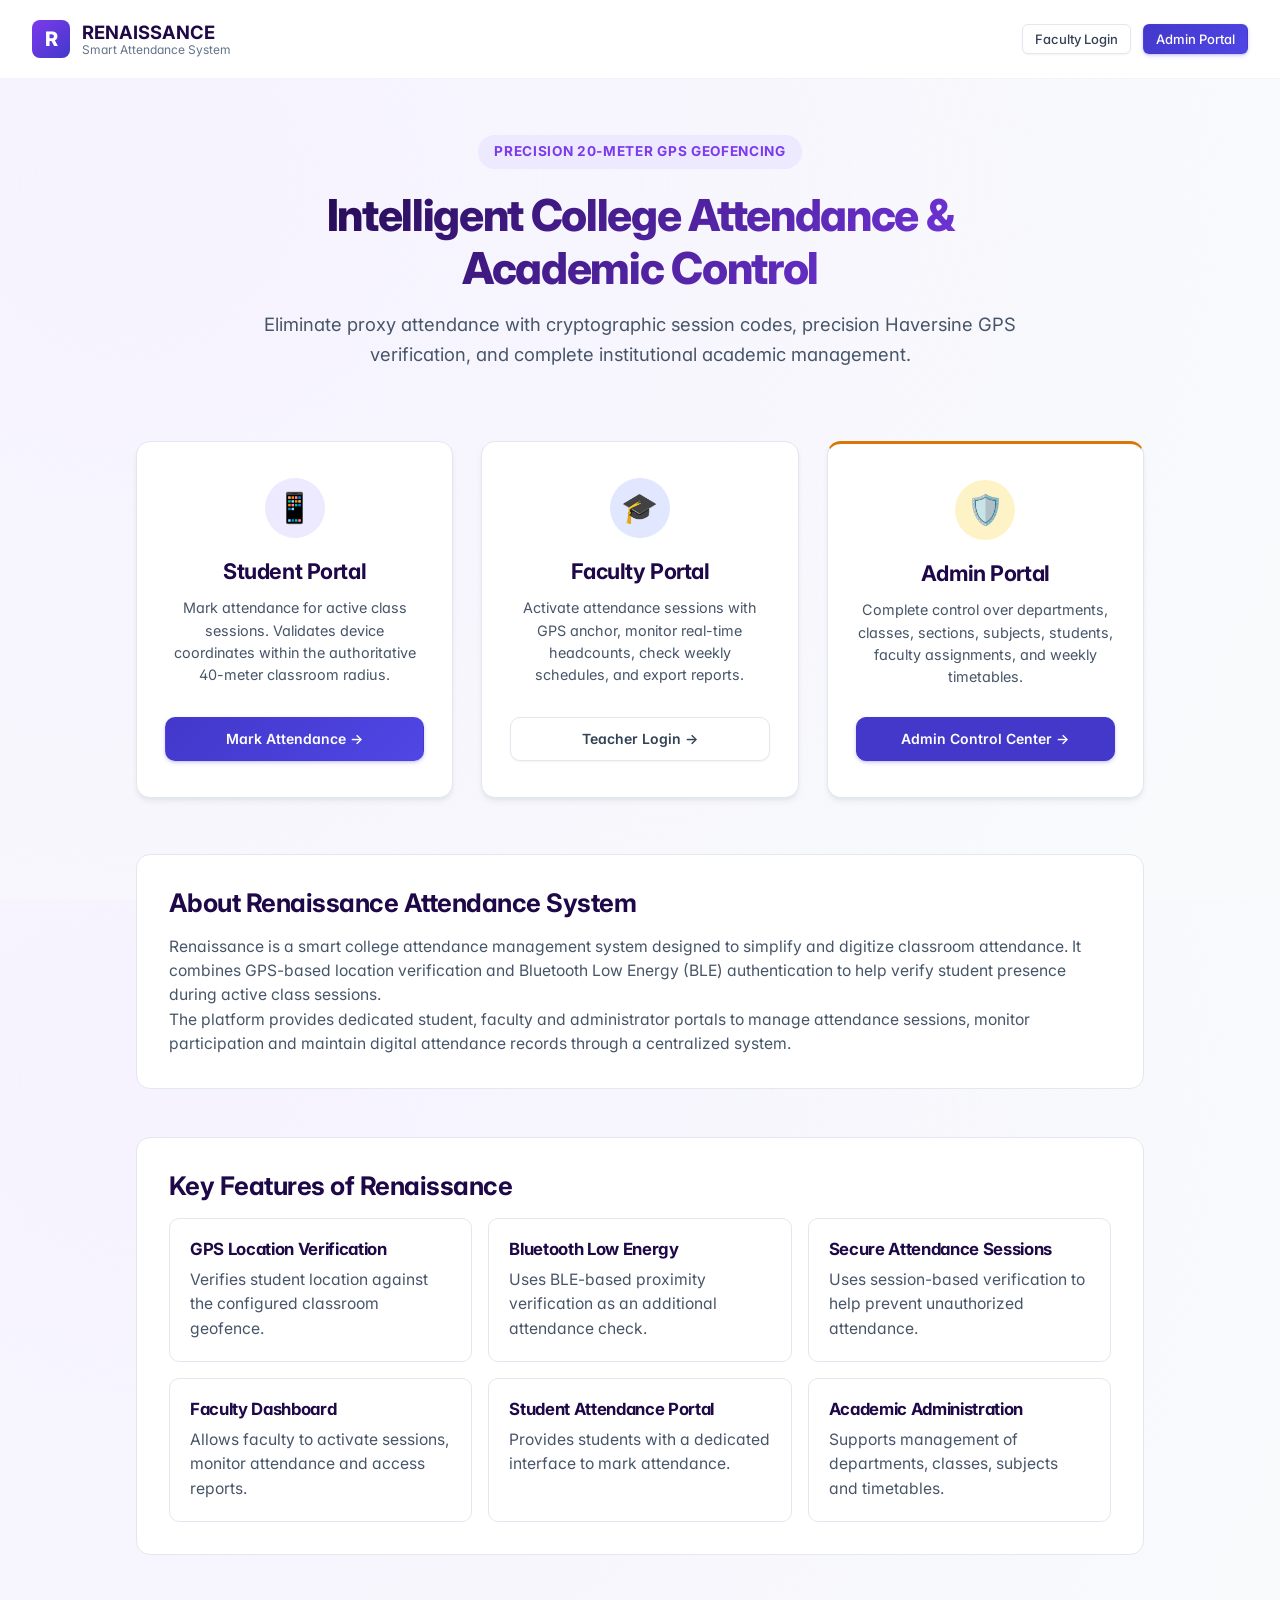
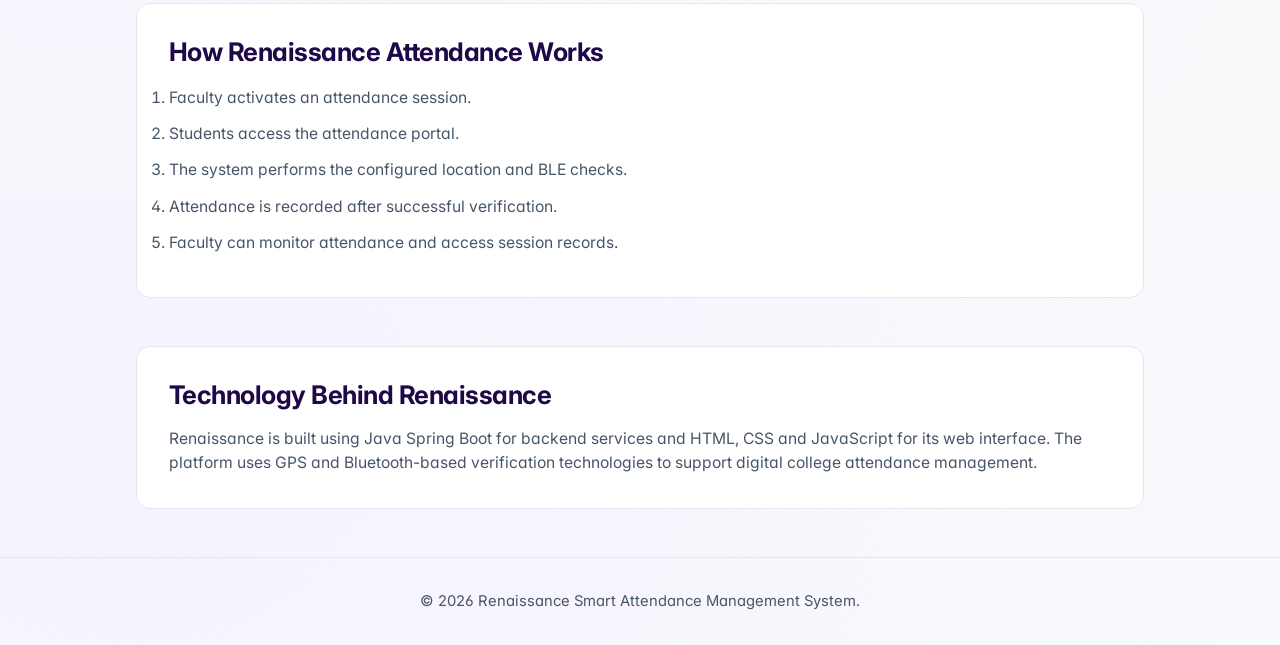
==== src/main/resources/static/index.html @ 3ae7bfc4 "fghjkm" ====
<!DOCTYPE html>
<html lang="en">
<head>

<script type="application/ld+json">
{
  "@context": "https://schema.org",
  "@type": "WebSite",
  "name": "Renaissance Attendance System",
  "alternateName": "Renaissance Attendance",
  "url": "https://attendance-system-ivna.onrender.com/"
}
</script>

    <meta name="description" content="Renaissance Attendance System is a smart college attendance platform featuring GPS-based verification, secure attendance sessions, student portals and faculty management." />

<meta name="robots" content="index, follow" />

<link rel="canonical" href="https://attendance-system-ivna.onrender.com/" />

<meta property="og:type" content="website" />
<meta property="og:title" content="Renaissance Attendance System" />
<meta property="og:description" content="Smart GPS-based college attendance management system." />
<meta property="og:url" content="https://attendance-system-ivna.onrender.com/" />
    <meta charset="UTF-8">
    <meta name="google-site-verification" content="ITmNXQbXMGxSKzc3QxmANQaJ8Bt8oEk_raAp9dc2Ke4" />
    <meta name="viewport" content="width=device-width, initial-scale=1.0, maximum-scale=5.0">
    <title>Renaissance — Smart GPS-Based Attendance Management System</title>
    <link rel="stylesheet" href="./css/style.css">
    <link rel="stylesheet" href="./css/components.css">
    <link rel="stylesheet" href="./css/responsive.css">
    <style>
        *, *::before, *::after {
            box-sizing: border-box;
        }
        body.landing-body {
            min-height: 100vh;
            display: flex;
            flex-direction: column;
            overflow-x: hidden;
            width: 100%;
            margin: 0;
            padding: 0;
        }
        .home-header {
            padding: 1.25rem 2rem;
            display: flex;
            align-items: center;
            justify-content: space-between;
            border-bottom: 1px solid var(--surface-border-subtle);
            background: var(--surface-card);
            width: 100%;
        }
        .home-brand {
            display: flex;
            align-items: center;
            gap: 0.75rem;
            min-width: 0;
        }
        .home-logo-icon {
            width: 38px;
            height: 38px;
            border-radius: 8px;
            background: linear-gradient(135deg, var(--accent-600), var(--secondary-600));
            display: flex;
            align-items: center;
            justify-content: center;
            color: #fff;
            font-weight: 800;
            font-size: 1.25rem;
            flex-shrink: 0;
        }
        .home-brand-text strong {
            font-size: 1.15rem;
            color: var(--primary-900);
            display: block;
            line-height: 1.2;
        }
        .home-brand-text span {
            font-size: 0.75rem;
            color: var(--text-muted);
            display: block;
            line-height: 1.2;
        }
        .home-header-actions {
            display: flex;
            gap: 0.75rem;
            align-items: center;
            flex-shrink: 0;
        }
        .hero-section {
            text-align: center;
            padding: 3.5rem 1rem 2.5rem;
            max-width: 800px;
            margin: 0 auto;
            width: 100%;
        }
        .hero-badge {
            display: inline-flex;
            align-items: center;
            gap: 0.5rem;
            background: var(--accent-light);
            color: var(--accent-600);
            padding: 0.4rem 1rem;
            border-radius: var(--radius-full);
            font-size: 0.85rem;
            font-weight: 700;
            margin-bottom: 1.25rem;
            text-transform: uppercase;
            letter-spacing: 0.05em;
            max-width: 100%;
        }
        .hero-title {
            font-size: 2.75rem;
            font-weight: 800;
            letter-spacing: -0.03em;
            background: linear-gradient(135deg, var(--primary-900) 0%, var(--accent-600) 100%);
            -webkit-background-clip: text;
            -webkit-text-fill-color: transparent;
            margin-bottom: 1rem;
            line-height: 1.2;
            word-wrap: break-word;
            overflow-wrap: break-word;
        }
        .hero-subtitle {
            font-size: 1.15rem;
            color: var(--text-secondary);
            line-height: 1.6;
            margin-bottom: 2rem;
            max-width: 100%;
        }
        .portal-grid {
            display: grid;
            grid-template-columns: repeat(auto-fit, minmax(280px, 1fr));
            gap: 1.75rem;
            max-width: 1040px;
            margin: 0 auto 3.5rem;
            padding: 0 1rem;
            width: 100%;
        }
        .portal-card {
            background: var(--surface-card);
            border: 1px solid var(--surface-border);
            border-radius: var(--radius-lg);
            padding: 2.25rem 1.75rem;
            text-align: center;
            box-shadow: var(--shadow-md);
            transition: all var(--transition-base);
            position: relative;
            overflow: hidden;
            display: flex;
            flex-direction: column;
            justify-content: space-between;
            min-width: 0;
            width: 100%;
        }
        .portal-card:hover {
            transform: translateY(-4px);
            box-shadow: var(--shadow-lg);
            border-color: var(--accent-400);
        }
        .portal-card h2 {
            font-size: 1.35rem;
            font-weight: 700;
            margin-bottom: 0.5rem;
            color: var(--primary-900);
        }
        .portal-card .btn {
            min-height: 44px;
            display: flex;
            align-items: center;
            justify-content: center;
        }
        .portal-icon {
            width: 60px;
            height: 60px;
            border-radius: 50%;
            margin: 0 auto 1.25rem;
            display: flex;
            align-items: center;
            justify-content: center;
            font-size: 1.85rem;
        }
        .portal-icon.student {
            background: var(--accent-light);
            color: var(--accent-600);
        }
        .portal-icon.teacher {
            background: #e0e7ff;
            color: var(--secondary-600);
        }
        .portal-icon.admin {
            background: #fef3c7;
            color: #d97706;
        }
        .home-footer {
            margin-top: auto;
            padding: 2rem 1rem;
            text-align: center;
            border-top: 1px solid var(--surface-border);
            font-size: 0.85rem;
            color: var(--text-muted);
            width: 100%;
        }

        /* Tablet Responsive (<= 860px) */
        @media (max-width: 860px) {
            .portal-grid {
                grid-template-columns: repeat(auto-fit, minmax(260px, 1fr));
                gap: 1.25rem;
            }
        }

        /* Mobile Screens (<= 768px) */
        @media (max-width: 768px) {
            .home-header {
                padding: 0.85rem 1rem;
                flex-wrap: wrap;
            }
            .home-header-actions {
                width: 100%;
                display: grid;
                grid-template-columns: 1fr 1fr;
                gap: 0.5rem;
                margin-top: 0.65rem;
            }
            .home-header-actions .btn {
                width: 100%;
                justify-content: center;
                padding: 0.45rem 0.6rem;
                font-size: 0.8rem;
            }
            .hero-section {
                padding: 2.25rem 1rem 1.75rem;
            }
            .hero-title {
                font-size: 2rem;
                letter-spacing: -0.02em;
            }
            .hero-subtitle {
                font-size: 1rem;
                line-height: 1.5;
                margin-bottom: 1.75rem;
            }
            .portal-grid {
                grid-template-columns: 1fr;
                max-width: 440px;
                gap: 1.25rem;
                margin-bottom: 2.5rem;
                padding: 0 1rem;
            }
            .portal-card {
                padding: 1.75rem 1.25rem;
            }
        }

        /* Narrow Mobile Screens (320px to 480px - iPhones & Androids) */
        @media (max-width: 480px) {
            .home-header {
                padding: 0.75rem 0.85rem;
            }
            .home-logo-icon {
                width: 32px;
                height: 32px;
                font-size: 1.05rem;
                border-radius: 6px;
            }
            .home-brand-text strong {
                font-size: 0.98rem;
                letter-spacing: -0.01em;
            }
            .home-brand-text span {
                font-size: 0.68rem;
            }
            .home-header-actions {
                gap: 0.4rem;
                margin-top: 0.5rem;
            }
            .home-header-actions .btn {
                padding: 0.4rem 0.45rem;
                font-size: 0.76rem;
                white-space: nowrap;
            }
            .hero-section {
                padding: 1.75rem 0.85rem 1.25rem;
            }
            .hero-badge {
                font-size: 0.72rem;
                padding: 0.3rem 0.7rem;
                margin-bottom: 1rem;
            }
            .hero-title {
                font-size: 1.55rem;
                line-height: 1.22;
                margin-bottom: 0.75rem;
            }
            .hero-subtitle {
                font-size: 0.88rem;
                line-height: 1.48;
                margin-bottom: 1.5rem;
            }
            .portal-grid {
                padding: 0 0.85rem;
                gap: 1rem;
                margin-bottom: 2rem;
            }
            .portal-card {
                padding: 1.4rem 1rem;
                border-radius: var(--radius-md);
            }
            .portal-icon {
                width: 50px;
                height: 50px;
                font-size: 1.5rem;
                margin-bottom: 0.85rem;
            }
            .portal-card h2 {
                font-size: 1.2rem;
                margin-bottom: 0.35rem;
            }
            .portal-card p {
                font-size: 0.84rem !important;
                line-height: 1.45;
                margin: 0.4rem 0 1.25rem !important;
            }
            .home-footer {
                padding: 1.5rem 0.85rem;
                font-size: 0.75rem;
                line-height: 1.45;
            }
        }

        /* Ultra-Narrow Screens (<= 360px down to 320px) */
        @media (max-width: 360px) {
            .home-header {
                padding: 0.65rem 0.6rem;
            }
            .home-brand {
                gap: 0.5rem;
            }
            .home-brand-text strong {
                font-size: 0.9rem;
            }
            .home-brand-text span {
                font-size: 0.62rem;
            }
            .home-header-actions .btn {
                padding: 0.35rem 0.35rem;
                font-size: 0.7rem;
            }
            .hero-title {
                font-size: 1.35rem;
            }
            .hero-subtitle {
                font-size: 0.82rem;
            }
            .portal-card {
                padding: 1.25rem 0.85rem;
            }
            .portal-card h2 {
                font-size: 1.1rem;
            }
        }

.seo-section {
    max-width: 1040px;
    width: calc(100% - 2rem);
    margin: 0 auto 3rem;
    padding: 2rem;
    background: var(--surface-card);
    border: 1px solid var(--surface-border);
    border-radius: var(--radius-lg);
    line-height: 1.8;
}

.seo-section h2 {
    color: var(--primary-900);
    font-size: 1.6rem;
    margin-bottom: 1rem;
}

.seo-section p,
.seo-section li {
    color: var(--text-secondary);
    font-size: 0.98rem;
}

.seo-section li {
    margin-bottom: 0.5rem;
}

.seo-feature-grid {
    display: grid;
    grid-template-columns: repeat(auto-fit, minmax(240px, 1fr));
    gap: 1rem;
}

.seo-feature {
    padding: 1.25rem;
    border: 1px solid var(--surface-border);
    border-radius: var(--radius-md);
}

.seo-feature h3 {
    color: var(--primary-900);
    font-size: 1.05rem;
    margin-bottom: 0.5rem;
}

.seo-feature p {
    margin: 0;
}

@media (max-width: 480px) {
    .seo-section {
        padding: 1.25rem;
    }

    .seo-section h2 {
        font-size: 1.3rem;
    }
}

    </style>
</head>
<body class="landing-body">
    <header class="home-header">
        <div class="home-brand">
            <div class="home-logo-icon">
                R
            </div>
            <div class="home-brand-text">
                <strong>RENAISSANCE</strong>
                <span>Smart Attendance System</span>
            </div>
        </div>
        <div class="home-header-actions">
            <a href="/teacher-login.html" class="btn btn-secondary btn-sm">Faculty Login</a>
            <a href="/admin-login.html" class="btn btn-primary btn-sm">Admin Portal</a>
        </div>
    </header>

    <main class="container">
        <section class="hero-section">
            <div class="hero-badge">
                <span> Precision 20-Meter GPS Geofencing</span>
            </div>
            <h1 class="hero-title">Intelligent College Attendance & Academic Control</h1>
            <p class="hero-subtitle">
                Eliminate proxy attendance with cryptographic session codes, precision Haversine GPS verification, and complete institutional academic management.
            </p>
        </section>

        <section class="portal-grid">
            <!-- Student Attendance Portal -->
            <div class="portal-card">
                <div>
                    <div class="portal-icon student">📱</div>
                    <h2>Student Portal</h2>
                    <p style="margin: 0.75rem 0 1.75rem; font-size: 0.9rem; color: var(--text-secondary);">
                        Mark attendance for active class sessions. Validates device coordinates within the authoritative 40-meter classroom radius.
                    </p>
                </div>
                <a href="/student-attendance.html" class="btn btn-primary btn-block">
                    <span>Mark Attendance →</span>
                </a>
            </div>

            <!-- Teacher Portal -->
            <div class="portal-card">
                <div>
                    <div class="portal-icon teacher">🎓</div>
                    <h2>Faculty Portal</h2>
                    <p style="margin: 0.75rem 0 1.75rem; font-size: 0.9rem; color: var(--text-secondary);">
                        Activate attendance sessions with GPS anchor, monitor real-time headcounts, check weekly schedules, and export reports.
                    </p>
                </div>
                <a href="/teacher-login.html" class="btn btn-secondary btn-block">
                    <span>Teacher Login →</span>
                </a>
            </div>

            <!-- Admin Portal -->
            <div class="portal-card" style="border-top: 3px solid #d97706;">
                <div>
                    <div class="portal-icon admin">🛡️</div>
                    <h2>Admin Portal</h2>
                    <p style="margin: 0.75rem 0 1.75rem; font-size: 0.9rem; color: var(--text-secondary);">
                        Complete control over departments, classes, sections, subjects, students, faculty assignments, and weekly timetables.
                    </p>
                </div>
                <a href="/admin-login.html" class="btn btn-primary btn-block" style="background: #4338ca; border-color: #4338ca;">
                    <span>Admin Control Center →</span>
                </a>
            </div>
        </section>

<!-- About Renaissance -->
<section class="seo-section">
    <h2>About Renaissance Attendance System</h2>
    <p>
        Renaissance is a smart college attendance management system
        designed to simplify and digitize classroom attendance.
        It combines GPS-based location verification and Bluetooth
        Low Energy (BLE) authentication to help verify student
        presence during active class sessions.
    </p>
    <p>
        The platform provides dedicated student, faculty and
        administrator portals to manage attendance sessions,
        monitor participation and maintain digital attendance
        records through a centralized system.
    </p>
</section>

<!-- Key Features -->
<section class="seo-section">
    <h2>Key Features of Renaissance</h2>
    <div class="seo-feature-grid">
        <article class="seo-feature">
            <h3>GPS Location Verification</h3>
            <p>Verifies student location against the configured classroom geofence.</p>
        </article>
        <article class="seo-feature">
            <h3>Bluetooth Low Energy</h3>
            <p>Uses BLE-based proximity verification as an additional attendance check.</p>
        </article>
        <article class="seo-feature">
            <h3>Secure Attendance Sessions</h3>
            <p>Uses session-based verification to help prevent unauthorized attendance.</p>
        </article>
        <article class="seo-feature">
            <h3>Faculty Dashboard</h3>
            <p>Allows faculty to activate sessions, monitor attendance and access reports.</p>
        </article>
        <article class="seo-feature">
            <h3>Student Attendance Portal</h3>
            <p>Provides students with a dedicated interface to mark attendance.</p>
        </article>
        <article class="seo-feature">
            <h3>Academic Administration</h3>
            <p>Supports management of departments, classes, subjects and timetables.</p>
        </article>
    </div>
</section>

<!-- How It Works -->
<section class="seo-section">
    <h2>How Renaissance Attendance Works</h2>
    <ol>
        <li>Faculty activates an attendance session.</li>
        <li>Students access the attendance portal.</li>
        <li>The system performs the configured location and BLE checks.</li>
        <li>Attendance is recorded after successful verification.</li>
        <li>Faculty can monitor attendance and access session records.</li>
    </ol>
</section>

<!-- Technology Stack -->
<section class="seo-section">
    <h2>Technology Behind Renaissance</h2>
    <p>
        Renaissance is built using Java Spring Boot for backend
        services and HTML, CSS and JavaScript for its web interface.
        The platform uses GPS and Bluetooth-based verification
        technologies to support digital college attendance management.
    </p>
</section>

    </main>

    <footer class="home-footer">
        <p>© 2026 Renaissance Smart Attendance Management System.</p>
    </footer>
</body>
</html>
---- src/main/resources/static/css/style.css ----
/* ========================================================
   Renaissance - Smart GPS Attendance Management System
   Unified Enterprise Design System & Global Stylesheet
   ======================================================== */

@import url('https://fonts.googleapis.com/css2?family=Inter:wght@300;400;500;600;700;800&family=JetBrains+Mono:wght@400;500;600;700&display=swap');

:root {
    /* Modern Slate Neutrals */
    --slate-50:  #f8fafc;
    --slate-100: #f1f5f9;
    --slate-150: #eef2f6;
    --slate-200: #e2e8f0;
    --slate-300: #cbd5e1;
    --slate-400: #94a3b8;
    --slate-500: #64748b;
    --slate-600: #475569;
    --slate-700: #334155;
    --slate-800: #1e293b;
    --slate-900: #0f172a;
    --slate-950: #020617;

    /* Primary Brand - Deep Royal Purple / Indigo (Faculty Portal) */
    --primary-950: #0f0728;
    --primary-900: #1e0847;
    --primary-850: #260d57;
    --primary-800: #2e1065;
    --primary-700: #3b1c6e;
    --primary-600: #4a154b;
    --primary-500: #581c87;
    --primary-100: #ede9fe;
    --primary-50:  #f5f3ff;

    /* Secondary Brand - Modern Indigo */
    --secondary-900: #1e1b4b;
    --secondary-800: #312e81;
    --secondary-700: #3730a3;
    --secondary-600: #4338ca;
    --secondary-500: #4f46e5;
    --secondary-400: #6366f1;
    --secondary-300: #818cf8;
    --secondary-200: #a5b4fc;
    --secondary-100: #e0e7ff;
    --secondary-50:  #eef2ff;

    /* Accent Palette - Vibrant Purple */
    --accent-700: #6d28d9;
    --accent-600: #7c3aed;
    --accent-500: #8b5cf6;
    --accent-400: #a78bfa;
    --accent-300: #c4b5fd;
    --accent-light: #ede9fe;
    --accent-50: #faf5ff;

    /* Institutional Admin Accents (Amber / Gold) */
    --admin-gold: #f59e0b;
    --admin-gold-hover: #d97706;
    --admin-gold-dark: #b45309;
    --admin-gold-light: #fef3c7;
    --admin-gold-bg: #fffbeb;
    --admin-gold-border: #fde68a;
    --admin-gold-glow: rgba(245, 158, 11, 0.28);

    /* Surfaces */
    --surface-bg: #f8fafc;
    --surface-card: #ffffff;
    --surface-card-hover: #ffffff;
    --surface-border: #e2e8f0;
    --surface-border-subtle: #f1f5f9;
    --surface-border-hover: #cbd5e1;
    --surface-elevated: #ffffff;

    /* Text Hierarchy */
    --text-primary: #0f172a;
    --text-secondary: #475569;
    --text-muted: #64748b;
    --text-subtle: #94a3b8;
    --text-inverted: #ffffff;
    --text-inverted-muted: rgba(255, 255, 255, 0.72);

    /* Semantic States */
    --success-bg: #ecfdf5;
    --success-border: #a7f3d0;
    --success-text: #065f46;
    --success-accent: #10b981;
    --success-hover: #059669;

    --warning-bg: #fffbeb;
    --warning-border: #fde68a;
    --warning-text: #92400e;
    --warning-accent: #f59e0b;
    --warning-hover: #d97706;

    --danger-bg: #fff1f2;
    --danger-border: #fecdd3;
    --danger-text: #9f1239;
    --danger-accent: #f43f5e;
    --danger-hover: #e11d48;

    --info-bg: #eff6ff;
    --info-border: #bfdbfe;
    --info-text: #1e40af;
    --info-accent: #3b82f6;

    /* Radii */
    --radius-xs: 4px;
    --radius-sm: 6px;
    --radius-md: 10px;
    --radius-lg: 14px;
    --radius-xl: 18px;
    --radius-2xl: 24px;
    --radius-full: 9999px;

    /* Elevation Shadows */
    --shadow-xs: 0 1px 2px 0 rgba(15, 23, 42, 0.05);
    --shadow-sm: 0 1px 3px 0 rgba(15, 23, 42, 0.08), 0 1px 2px -1px rgba(15, 23, 42, 0.05);
    --shadow-md: 0 4px 6px -1px rgba(15, 23, 42, 0.07), 0 2px 4px -2px rgba(15, 23, 42, 0.05);
    --shadow-lg: 0 10px 15px -3px rgba(15, 23, 42, 0.08), 0 4px 6px -4px rgba(15, 23, 42, 0.04);
    --shadow-xl: 0 20px 25px -5px rgba(15, 23, 42, 0.08), 0 8px 10px -6px rgba(15, 23, 42, 0.04);
    --shadow-2xl: 0 25px 50px -12px rgba(15, 23, 42, 0.25);
    --shadow-glow: 0 0 20px rgba(124, 58, 237, 0.25);
    --shadow-glow-indigo: 0 0 20px rgba(99, 102, 241, 0.25);
    --shadow-glow-amber: 0 0 20px rgba(245, 158, 11, 0.25);

    /* Transitions */
    --transition-fast: 150ms cubic-bezier(0.4, 0, 0.2, 1);
    --transition-base: 220ms cubic-bezier(0.4, 0, 0.2, 1);
    --transition-slow: 350ms cubic-bezier(0.16, 1, 0.3, 1);
}

/* Base Reset */
*, *::before, *::after {
    box-sizing: border-box;
    margin: 0;
    padding: 0;
}

html {
    font-size: 16px;
    height: 100%;
    -webkit-text-size-adjust: 100%;
}

body {
    min-height: 100%;
    font-family: 'Inter', -apple-system, BlinkMacSystemFont, "Segoe UI", Roboto, "Helvetica Neue", Arial, sans-serif;
    font-feature-settings: 'cv02', 'cv03', 'cv04', 'cv11';
    background-color: var(--surface-bg);
    color: var(--text-primary);
    line-height: 1.55;
    -webkit-font-smoothing: antialiased;
    -moz-osx-font-smoothing: grayscale;
    text-rendering: optimizeLegibility;
}

/* Custom Sleek Scrollbar */
::-webkit-scrollbar {
    width: 7px;
    height: 7px;
}

::-webkit-scrollbar-track {
    background: transparent;
}

::-webkit-scrollbar-thumb {
    background: var(--slate-300);
    border-radius: var(--radius-full);
}

::-webkit-scrollbar-thumb:hover {
    background: var(--slate-400);
}

a {
    color: var(--secondary-600);
    text-decoration: none;
    transition: color var(--transition-fast);
}

a:hover {
    color: var(--secondary-700);
}

/* Typography Hierarchy */
h1, h2, h3, h4, h5, h6 {
    color: var(--text-primary);
    font-weight: 700;
    line-height: 1.25;
    letter-spacing: -0.02em;
}

h1 { font-size: 1.875rem; }
h2 { font-size: 1.45rem; }
h3 { font-size: 1.18rem; }
h4 { font-size: 1.05rem; }
h5 { font-size: 0.95rem; }
h6 { font-size: 0.85rem; }

p {
    color: var(--text-secondary);
    font-size: 0.925rem;
    line-height: 1.55;
}

/* Typography & Utility Helpers */
.text-muted { color: var(--text-muted) !important; }
.text-danger { color: var(--danger-accent) !important; }
.text-success { color: var(--success-accent) !important; }
.text-warning { color: var(--warning-accent) !important; }
.text-info { color: var(--info-accent) !important; }
.text-bold { font-weight: 600 !important; }
.text-bolder { font-weight: 700 !important; }
.text-center { text-align: center !important; }
.text-right { text-align: right !important; }
.text-left { text-align: left !important; }

.font-mono {
    font-family: 'JetBrains Mono', ui-monospace, SFMono-Regular, Menlo, Monaco, Consolas, monospace !important;
}

.text-xs { font-size: 0.75rem !important; }
.text-sm { font-size: 0.85rem !important; }
.text-md { font-size: 0.95rem !important; }
.text-lg { font-size: 1.125rem !important; }
.text-xl { font-size: 1.25rem !important; }

/* Layout Wrappers */
.container {
    max-width: 1200px;
    margin: 0 auto;
    padding: 0 1.5rem;
}

.landing-body {
    min-height: 100vh;
    display: flex;
    flex-direction: column;
    background: radial-gradient(circle at 10% 20%, rgba(139, 92, 246, 0.08) 0%, rgba(248, 250, 252, 1) 90%);
}

/* Animations */
@keyframes fadeIn {
    from { opacity: 0; transform: translateY(4px); }
    to { opacity: 1; transform: translateY(0); }
}

@keyframes pulseGlow {
    0%, 100% { opacity: 1; transform: scale(1); }
    50% { opacity: 0.7; transform: scale(1.05); }
}
---- src/main/resources/static/css/components.css ----
/* ========================================================
   Renaissance - Reusable Enterprise UI Components
   Buttons, Cards, Forms, Badges, Tables, Modals, Toasts
   ======================================================== */

/* ========================================================
   1. BUTTONS
   ======================================================== */
.btn {
    display: inline-flex;
    align-items: center;
    justify-content: center;
    gap: 0.5rem;
    padding: 0.625rem 1.15rem;
    font-size: 0.875rem;
    font-weight: 600;
    font-family: inherit;
    border-radius: var(--radius-md);
    border: 1px solid transparent;
    cursor: pointer;
    transition: all var(--transition-fast);
    line-height: 1.25;
    text-decoration: none;
    user-select: none;
    white-space: nowrap;
}

.btn:disabled {
    opacity: 0.55;
    cursor: not-allowed;
    transform: none !important;
    box-shadow: none !important;
}

.btn:focus-visible {
    outline: 2px solid var(--secondary-500);
    outline-offset: 2px;
}

.btn-primary {
    background: linear-gradient(135deg, var(--secondary-600) 0%, var(--secondary-500) 100%);
    color: #ffffff;
    box-shadow: 0 2px 4px rgba(79, 70, 229, 0.2), 0 1px 2px rgba(79, 70, 229, 0.15);
}

.btn-primary:hover:not(:disabled) {
    background: linear-gradient(135deg, var(--secondary-700) 0%, var(--secondary-600) 100%);
    transform: translateY(-1px);
    box-shadow: 0 4px 10px rgba(79, 70, 229, 0.3);
    color: #ffffff;
}

.btn-primary:active:not(:disabled) {
    transform: translateY(0);
}

.btn-secondary {
    background-color: var(--surface-card);
    border-color: var(--slate-200);
    color: var(--slate-700);
    box-shadow: var(--shadow-xs);
}

.btn-secondary:hover:not(:disabled) {
    background-color: var(--slate-50);
    color: var(--slate-900);
    border-color: var(--slate-300);
    box-shadow: var(--shadow-sm);
}

.btn-outline {
    background: transparent;
    border-color: var(--slate-300);
    color: var(--slate-700);
}

.btn-outline:hover:not(:disabled) {
    background-color: var(--slate-100);
    color: var(--slate-900);
    border-color: var(--slate-400);
}

.btn-danger {
    background: linear-gradient(135deg, var(--danger-accent) 0%, var(--danger-hover) 100%);
    color: #ffffff;
    box-shadow: 0 2px 4px rgba(244, 63, 94, 0.25);
}

.btn-danger:hover:not(:disabled) {
    background: linear-gradient(135deg, #e11d48 0%, #be123c 100%);
    transform: translateY(-1px);
    box-shadow: 0 4px 10px rgba(244, 63, 94, 0.35);
    color: #ffffff;
}

.btn-success {
    background: linear-gradient(135deg, var(--success-accent) 0%, var(--success-hover) 100%);
    color: #ffffff;
    box-shadow: 0 2px 4px rgba(16, 185, 129, 0.25);
}

.btn-success:hover:not(:disabled) {
    background: linear-gradient(135deg, #059669 0%, #047857 100%);
    transform: translateY(-1px);
    box-shadow: 0 4px 10px rgba(16, 185, 129, 0.35);
    color: #ffffff;
}

.btn-admin {
    background: linear-gradient(135deg, var(--admin-gold) 0%, var(--admin-gold-hover) 100%);
    color: #ffffff;
    box-shadow: 0 2px 6px var(--admin-gold-glow);
}

.btn-admin:hover:not(:disabled) {
    background: linear-gradient(135deg, var(--admin-gold-hover) 0%, var(--admin-gold-dark) 100%);
    transform: translateY(-1px);
    box-shadow: 0 4px 12px var(--admin-gold-glow);
    color: #ffffff;
}

.btn-lg {
    padding: 0.85rem 1.6rem;
    font-size: 1rem;
    border-radius: var(--radius-lg);
}

.btn-sm {
    padding: 0.38rem 0.75rem;
    font-size: 0.8125rem;
    border-radius: var(--radius-sm);
    font-weight: 500;
}

.btn-block {
    width: 100%;
}

/* ========================================================
   2. CARDS
   ======================================================== */
.card {
    background-color: var(--surface-card);
    border: 1px solid var(--surface-border);
    border-radius: var(--radius-lg);
    box-shadow: var(--shadow-sm);
    overflow: hidden;
    transition: border-color var(--transition-base), box-shadow var(--transition-base);
}

.card:hover {
    border-color: var(--slate-300);
}

.card-header {
    padding: 1.15rem 1.5rem;
    border-bottom: 1px solid var(--slate-150);
    display: flex;
    align-items: center;
    justify-content: space-between;
    background: #ffffff;
}

.card-header h2, .card-header h3 {
    margin: 0;
    color: var(--text-primary);
    font-weight: 700;
}

.card-body {
    padding: 1.5rem;
}

.card-footer {
    padding: 1rem 1.5rem;
    border-top: 1px solid var(--slate-150);
    background-color: var(--slate-50);
}

/* ========================================================
   3. FORM CONTROLS
   ======================================================== */
.form-group {
    margin-bottom: 1.25rem;
}

.form-label {
    display: block;
    margin-bottom: 0.45rem;
    font-size: 0.825rem;
    font-weight: 600;
    color: var(--slate-700);
    letter-spacing: -0.01em;
}

.form-control, .form-select {
    width: 100%;
    padding: 0.65rem 0.95rem;
    font-size: 0.9rem;
    font-family: inherit;
    color: var(--slate-800);
    background-color: var(--surface-card);
    border: 1px solid var(--slate-200);
    border-radius: var(--radius-md);
    transition: border-color var(--transition-fast), box-shadow var(--transition-fast);
    outline: none;
    box-shadow: var(--shadow-xs);
}

.form-control:focus, .form-select:focus {
    border-color: var(--secondary-500);
    box-shadow: 0 0 0 3px rgba(79, 70, 229, 0.15);
    background-color: #ffffff;
}

.form-control::placeholder {
    color: var(--slate-400);
    font-weight: 400;
}

.form-row {
    display: flex;
    gap: 1rem;
}

.form-row > * {
    flex: 1;
}

/* ========================================================
   4. BADGES & STATUS PILLS
   ======================================================== */
.badge {
    display: inline-flex;
    align-items: center;
    gap: 0.35rem;
    padding: 0.25rem 0.65rem;
    font-size: 0.75rem;
    font-weight: 700;
    border-radius: var(--radius-full);
    text-transform: uppercase;
    letter-spacing: 0.04em;
    line-height: 1;
}

.badge-success {
    background-color: var(--success-bg);
    color: var(--success-text);
    border: 1px solid var(--success-border);
}

.badge-warning {
    background-color: var(--warning-bg);
    color: var(--warning-text);
    border: 1px solid var(--warning-border);
}

.badge-danger {
    background-color: var(--danger-bg);
    color: var(--danger-text);
    border: 1px solid var(--danger-border);
}

.badge-primary {
    background-color: var(--secondary-50);
    color: var(--secondary-700);
    border: 1px solid var(--secondary-200);
}

.badge-pulse {
    position: relative;
    padding-left: 1.5rem;
}

.badge-pulse::before {
    content: '';
    position: absolute;
    left: 0.55rem;
    top: 50%;
    transform: translateY(-50%);
    width: 8px;
    height: 8px;
    background-color: var(--success-accent);
    border-radius: 50%;
    box-shadow: 0 0 0 0 rgba(16, 185, 129, 0.7);
    animation: pulseRing 1.8s infinite;
}

@keyframes pulseRing {
    0% { transform: translateY(-50%) scale(0.95); box-shadow: 0 0 0 0 rgba(16, 185, 129, 0.7); }
    70% { transform: translateY(-50%) scale(1); box-shadow: 0 0 0 6px rgba(16, 185, 129, 0); }
    100% { transform: translateY(-50%) scale(0.95); box-shadow: 0 0 0 0 rgba(16, 185, 129, 0); }
}

.status-pill {
    display: inline-flex;
    align-items: center;
    gap: 0.375rem;
    padding: 0.225rem 0.7rem;
    font-size: 0.72rem;
    font-weight: 700;
    border-radius: var(--radius-full);
    text-transform: uppercase;
    letter-spacing: 0.05em;
    line-height: 1;
}

.status-pill::before {
    content: '';
    width: 6px;
    height: 6px;
    border-radius: 50%;
    display: inline-block;
}

.status-active {
    background: var(--success-bg);
    color: var(--success-text);
    border: 1px solid var(--success-border);
}

.status-active::before {
    background-color: var(--success-accent);
}

.status-inactive {
    background: var(--danger-bg);
    color: var(--danger-text);
    border: 1px solid var(--danger-border);
}

.status-inactive::before {
    background-color: var(--danger-accent);
}

/* Pulsing Dot Indicator */
.pulsing-dot {
    width: 8px;
    height: 8px;
    background-color: var(--success-accent);
    border-radius: 50%;
    display: inline-block;
    box-shadow: 0 0 0 rgba(16, 185, 129, 0.4);
    animation: pulseDot 1.6s infinite;
}

@keyframes pulseDot {
    0% { transform: scale(0.95); box-shadow: 0 0 0 0 rgba(16, 185, 129, 0.7); }
    70% { transform: scale(1); box-shadow: 0 0 0 6px rgba(16, 185, 129, 0); }
    100% { transform: scale(0.95); box-shadow: 0 0 0 0 rgba(16, 185, 129, 0); }
}

/* ========================================================
   5. DATA TABLES
   ======================================================== */
.table-container, .table-responsive {
    width: 100%;
    overflow-x: auto;
    border: 1px solid var(--surface-border);
    border-radius: var(--radius-lg);
    background-color: var(--surface-card);
}

.card > .card-body > .table-responsive {
    border: none;
    border-radius: 0;
}

.data-table, .table {
    width: 100%;
    border-collapse: separate;
    border-spacing: 0;
    text-align: left;
    font-size: 0.885rem;
}

.data-table th, .table th {
    background-color: var(--slate-50);
    color: var(--slate-600);
    font-weight: 700;
    text-transform: uppercase;
    font-size: 0.725rem;
    letter-spacing: 0.06em;
    padding: 0.85rem 1.25rem;
    border-bottom: 1px solid var(--slate-200);
    white-space: nowrap;
}

.data-table td, .table td {
    padding: 0.95rem 1.25rem;
    border-bottom: 1px solid var(--slate-150);
    color: var(--slate-800);
    vertical-align: middle;
}

.data-table tbody tr, .table tbody tr {
    transition: background-color var(--transition-fast);
}

.data-table tbody tr:hover, .table tbody tr:hover {
    background-color: #f8fafc;
}

.data-table tr.highlight-danger, .table tr.highlight-danger {
    background-color: rgba(254, 242, 242, 0.6);
}

.data-table tr.highlight-danger:hover, .table tr.highlight-danger:hover {
    background-color: rgba(254, 242, 242, 0.9);
}

/* ========================================================
   6. MODAL WINDOWS
   ======================================================== */
.modal-backdrop, .modal-overlay {
    position: fixed;
    top: 0;
    left: 0;
    width: 100vw;
    height: 100vh;
    background-color: rgba(15, 23, 42, 0.65);
    backdrop-filter: blur(6px);
    display: none;
    align-items: center;
    justify-content: center;
    z-index: 1000;
    padding: 1.5rem;
    opacity: 0;
    visibility: hidden;
    transition: opacity var(--transition-fast), visibility var(--transition-fast);
}

.modal-backdrop.active, .modal-overlay.active {
    display: flex !important;
    opacity: 1 !important;
    visibility: visible !important;
}

.modal-dialog, .modal-container {
    background-color: var(--surface-card);
    border-radius: var(--radius-lg);
    width: 100%;
    max-width: 580px;
    max-height: 90vh;
    overflow-y: auto;
    box-shadow: var(--shadow-2xl);
    border: 1px solid var(--slate-200);
    animation: modalAppear 0.22s cubic-bezier(0.16, 1, 0.3, 1);
    transform: translateY(0);
}

.modal-dialog.modal-lg {
    max-width: 800px;
}

@keyframes modalAppear {
    from { opacity: 0; transform: scale(0.96) translateY(12px); }
    to { opacity: 1; transform: scale(1) translateY(0); }
}

.modal-header {
    padding: 1.25rem 1.5rem;
    border-bottom: 1px solid var(--slate-150);
    display: flex;
    align-items: center;
    justify-content: space-between;
}

.modal-header h3 {
    font-size: 1.15rem;
    font-weight: 700;
    color: var(--text-primary);
    margin: 0;
}

.modal-close-btn {
    background: transparent;
    border: none;
    font-size: 1.4rem;
    color: var(--slate-400);
    cursor: pointer;
    line-height: 1;
    border-radius: var(--radius-sm);
    width: 32px;
    height: 32px;
    display: inline-flex;
    align-items: center;
    justify-content: center;
    transition: all var(--transition-fast);
}

.modal-close-btn:hover {
    color: var(--slate-800);
    background-color: var(--slate-100);
}

.modal-body {
    padding: 1.5rem;
}

.modal-footer {
    padding: 1rem 1.5rem;
    border-top: 1px solid var(--slate-150);
    background-color: var(--slate-50);
    display: flex;
    justify-content: flex-end;
    gap: 0.75rem;
    border-radius: 0 0 var(--radius-lg) var(--radius-lg);
}

/* ========================================================
   7. TOASTS & ALERTS
   ======================================================== */
.toast-container {
    position: fixed;
    bottom: 1.5rem;
    right: 1.5rem;
    z-index: 2000;
    display: flex;
    flex-direction: column;
    gap: 0.75rem;
    pointer-events: none;
}

.toast {
    pointer-events: auto;
    background-color: var(--surface-card);
    border: 1px solid var(--slate-200);
    border-radius: var(--radius-md);
    padding: 0.85rem 1.25rem;
    box-shadow: var(--shadow-lg);
    display: flex;
    align-items: center;
    gap: 0.75rem;
    font-size: 0.885rem;
    min-width: 300px;
    max-width: 440px;
    animation: toastSlideIn 0.25s cubic-bezier(0.16, 1, 0.3, 1);
    color: var(--slate-800);
}

.toast-success {
    border-left: 4px solid var(--success-accent);
}

.toast-danger {
    border-left: 4px solid var(--danger-accent);
}

.toast-info {
    border-left: 4px solid var(--secondary-500);
}

@keyframes toastSlideIn {
    from { opacity: 0; transform: translateY(15px); }
    to { opacity: 1; transform: translateY(0); }
}

.alert {
    padding: 0.875rem 1.25rem;
    border-radius: var(--radius-md);
    font-size: 0.885rem;
    margin-bottom: 1rem;
    display: flex;
    align-items: center;
    gap: 0.75rem;
}

.alert-danger {
    background-color: var(--danger-bg);
    border: 1px solid var(--danger-border);
    color: var(--danger-text);
}

.alert-success {
    background-color: var(--success-bg);
    border: 1px solid var(--success-border);
    color: var(--success-text);
}

.alert-warning {
    background-color: var(--warning-bg);
    border: 1px solid var(--warning-border);
    color: var(--warning-text);
}
---- src/main/resources/static/css/responsive.css ----
/* ========================================================
   Renaissance - Responsive Media Queries & Mobile Adaptation
   ======================================================== */

.menu-toggle-btn {
    display: none;
    align-items: center;
    justify-content: center;
    width: 38px;
    height: 38px;
    border-radius: var(--radius-md);
    border: 1px solid var(--slate-200);
    background: #ffffff;
    font-size: 1.25rem;
    color: var(--slate-700);
    cursor: pointer;
    transition: all var(--transition-fast);
    padding: 0;
    line-height: 1;
}

.menu-toggle-btn:hover {
    background-color: var(--slate-100);
    color: var(--slate-900);
    border-color: var(--slate-300);
}

/* Tablet & Mobile Screens (<= 992px) */
@media (max-width: 992px) {
    .menu-toggle-btn {
        display: inline-flex;
    }

    .charts-grid {
        grid-template-columns: 1fr;
    }

    .sidebar {
        position: fixed;
        top: 0;
        left: 0;
        height: 100vh;
        height: 100dvh;
        transform: translateX(-100%);
        z-index: 1001;
        box-shadow: none;
        transition: transform var(--transition-slow);
    }

    .sidebar.open {
        transform: translateX(0);
        box-shadow: 12px 0 35px rgba(0, 0, 0, 0.45);
    }

    .content-container, .content-area {
        padding: 1.25rem 1rem;
    }

    .active-session-banner {
        flex-direction: column;
        align-items: flex-start;
        gap: 1rem;
    }

    .tab-header {
        flex-direction: column;
        align-items: flex-start;
    }

    .tab-header-actions {
        width: 100%;
        justify-content: flex-start;
    }
}

/* Mobile Screens (<= 640px) */
@media (max-width: 640px) {
    .stats-grid, .admin-overview-grid {
        grid-template-columns: 1fr;
    }

    .topbar {
        padding: 0 1rem;
        height: 60px;
    }

    .page-title h2 {
        font-size: 1.05rem;
    }

    .admin-breadcrumb {
        font-size: 0.78rem;
    }

    .admin-breadcrumb .breadcrumb-item:first-child,
    .admin-breadcrumb .breadcrumb-separator {
        display: none;
    }

    .connectivity-pill {
        display: none;
    }

    .topbar-actions {
        gap: 0.5rem;
    }

    .topbar-actions .btn {
        padding: 0.35rem 0.6rem;
        font-size: 0.78rem;
    }

    .form-row {
        flex-direction: column;
        gap: 0;
    }

    .card-header {
        flex-direction: column;
        align-items: flex-start;
        gap: 0.75rem;
        padding: 1rem 1.25rem;
    }

    .card-body {
        padding: 1.25rem 1rem;
    }

    .modal-backdrop, .modal-overlay {
        padding: 0.75rem;
    }

    .modal-container, .modal-dialog {
        max-height: 95vh;
    }

    .filter-toolbar {
        flex-direction: column;
        align-items: stretch;
    }

    .filter-toolbar > * {
        width: 100% !important;
    }

    .modal-footer {
        flex-direction: column-reverse;
    }

    .modal-footer .btn {
        width: 100%;
    }
}
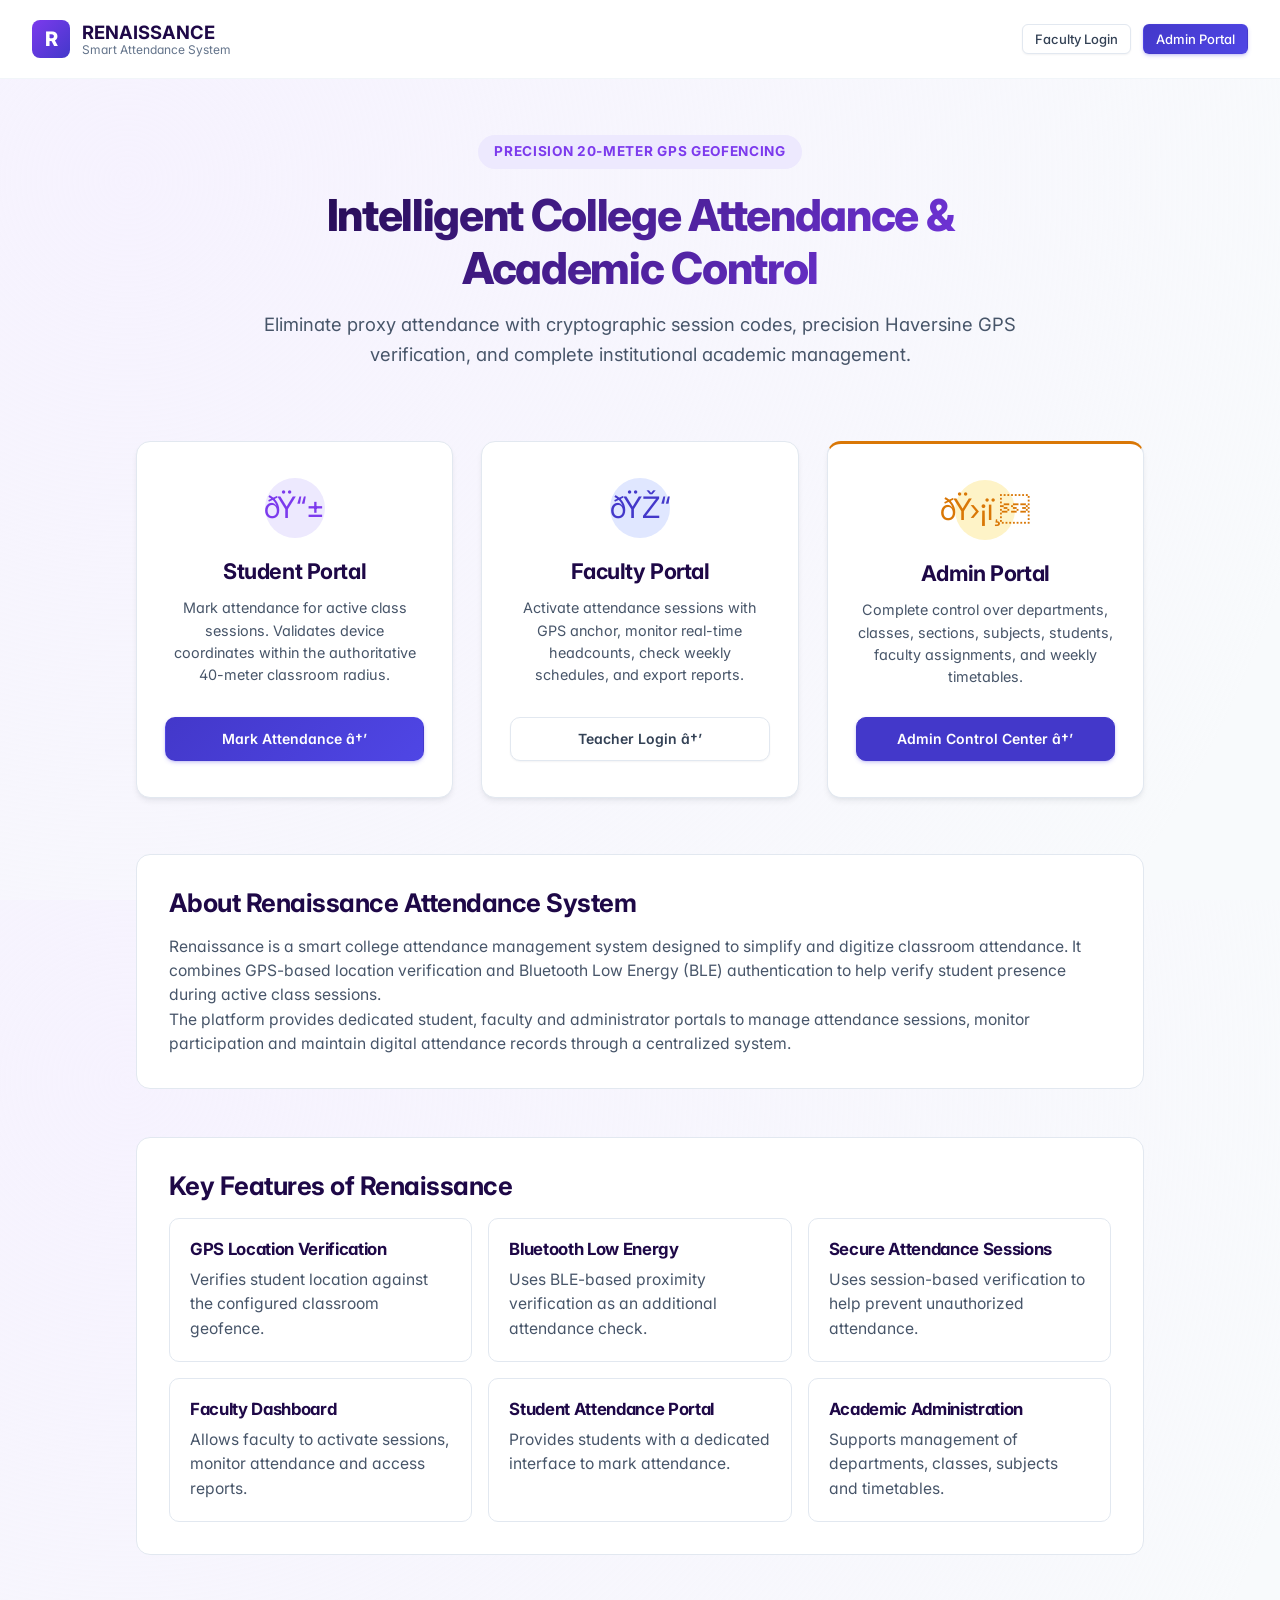
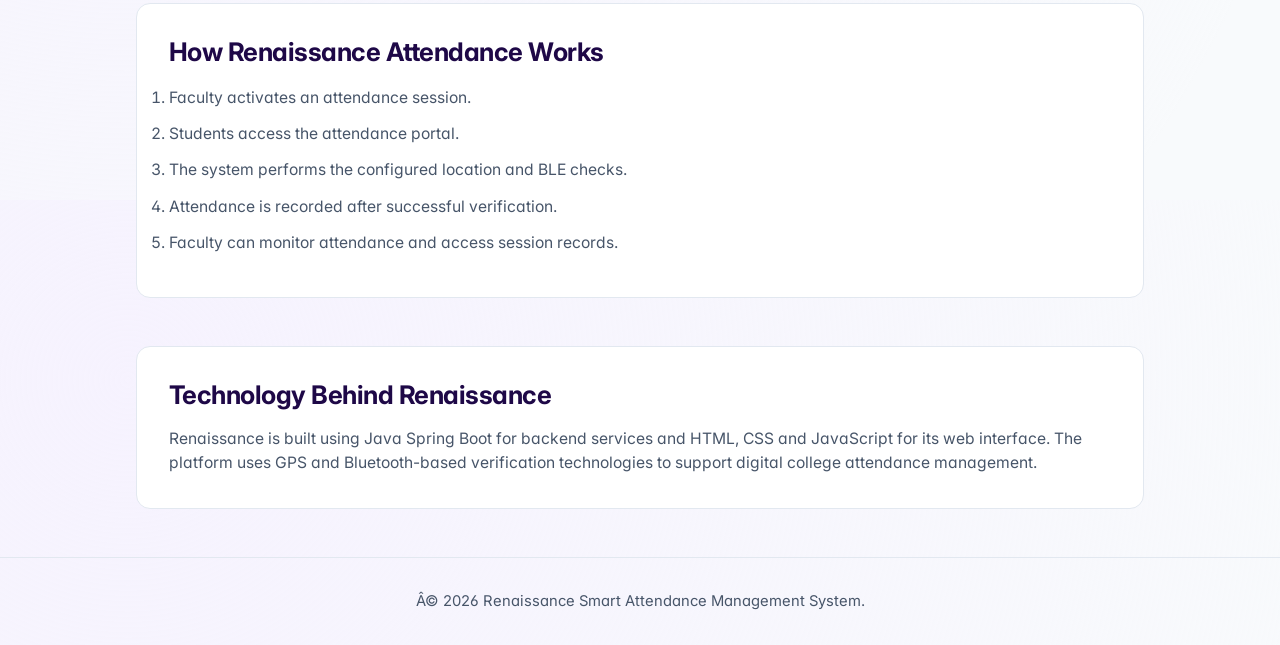
==== commit 68ff9994: "fchj" ====
--- a/src/main/resources/static/index.html
+++ b/src/main/resources/static/index.html
@@ -1,7 +1,20 @@
 <!DOCTYPE html>
 <html lang="en">
 <head>
-
+<script async src="https://pagead2.googlesyndication.com/pagead/js/adsbygoogle.js?client=ca-pub-2567563840866815"
+     crossorigin="anonymous"></script>
+     <script async src="https://pagead2.googlesyndication.com/pagead/js/adsbygoogle.js?client=ca-pub-2567563840866815"
+     crossorigin="anonymous"></script>
+<!-- renaissance homepage Ad -->
+<ins class="adsbygoogle"
+     style="display:block"
+     data-ad-client="ca-pub-2567563840866815"
+     data-ad-slot="5316008376"
+     data-ad-format="auto"
+     data-full-width-responsive="true"></ins>
+<script>
+     (adsbygoogle = window.adsbygoogle || []).push({});
+</script>
 <script type="application/ld+json">
 {
   "@context": "https://schema.org",
@@ -11,7 +24,8 @@
   "url": "https://attendance-system-ivna.onrender.com/"
 }
 </script>
-
+<meta name="google-adsense-account" content="ca-pub-2567563840866815">
+<meta property="og:site_name" content="Renaissance Attendance System" />
     <meta name="description" content="Renaissance Attendance System is a smart college attendance platform featuring GPS-based verification, secure attendance sessions, student portals and faculty management." />
 
 <meta name="robots" content="index, follow" />
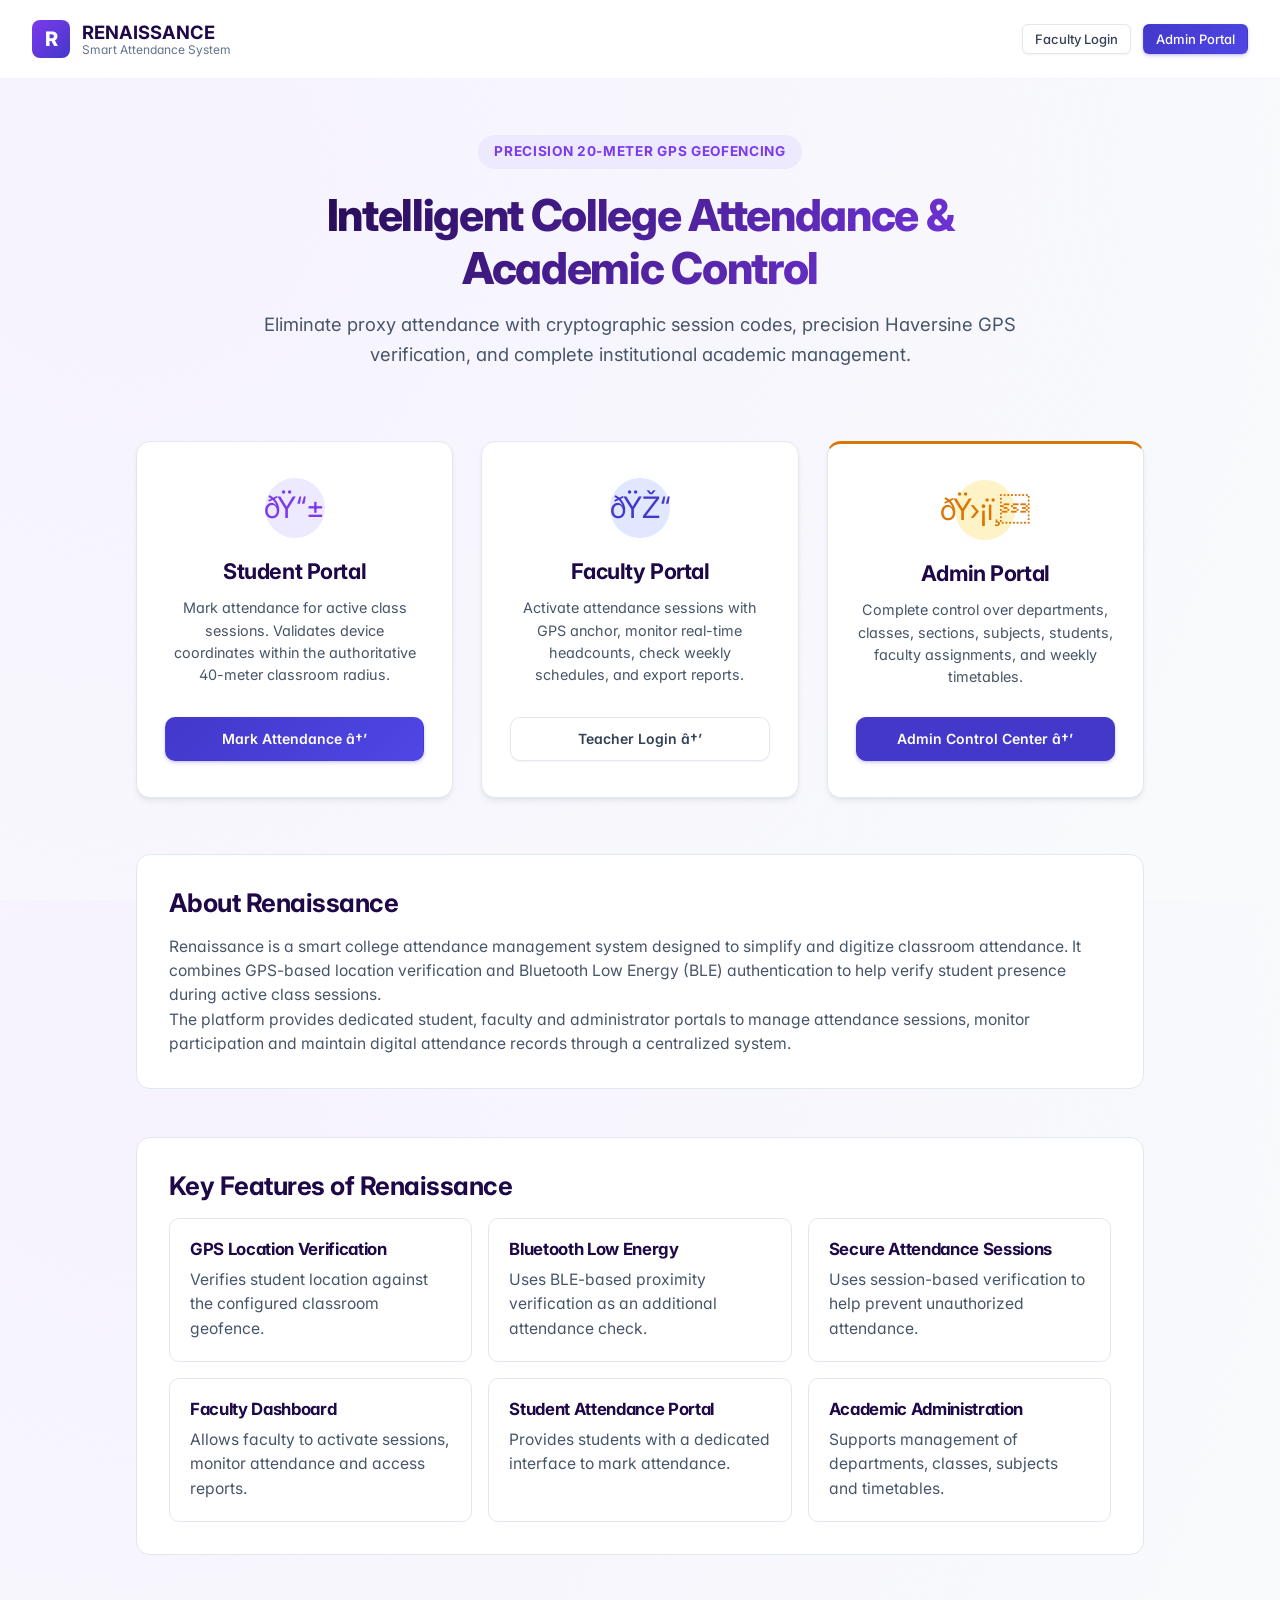
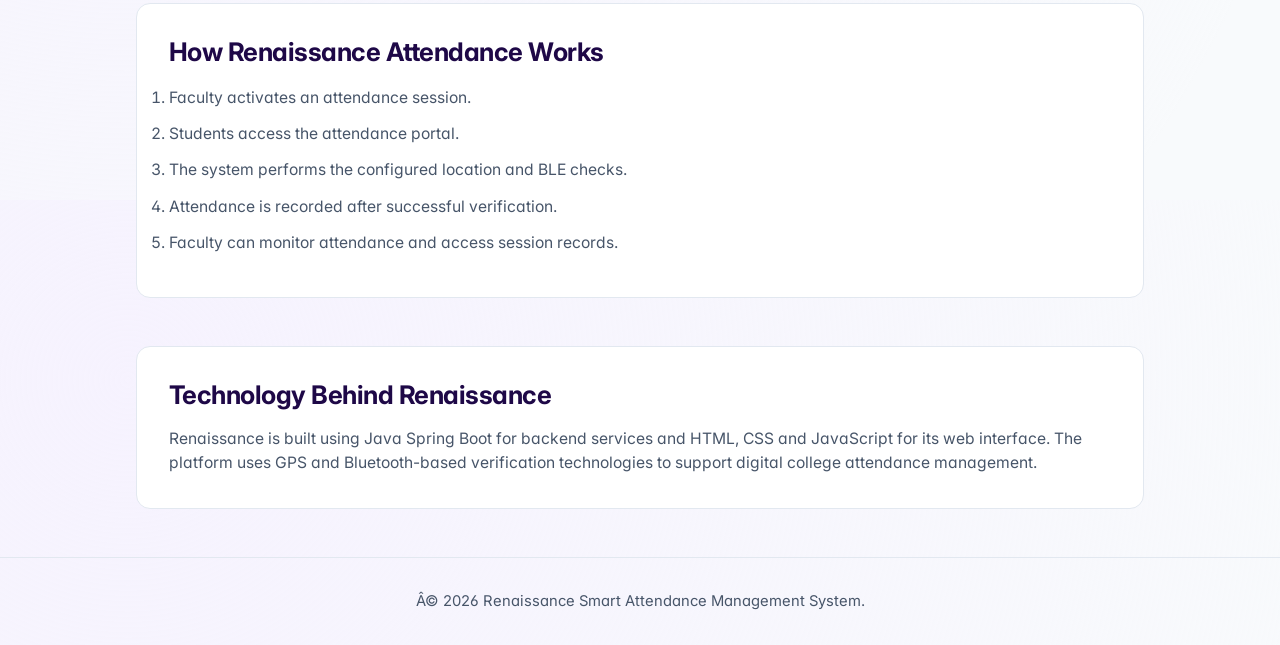
==== commit ac032fdb: "yghjk" ====
--- a/src/main/resources/static/index.html
+++ b/src/main/resources/static/index.html
@@ -21,7 +21,7 @@
   "@type": "WebSite",
   "name": "Renaissance Attendance System",
   "alternateName": "Renaissance Attendance",
-  "url": "https://attendance-system-ivna.onrender.com/"
+  "url": "https://renaissanceattendance.site/"
 }
 </script>
 <meta name="google-adsense-account" content="ca-pub-2567563840866815">
@@ -30,12 +30,12 @@
 
 <meta name="robots" content="index, follow" />
 
-<link rel="canonical" href="https://attendance-system-ivna.onrender.com/" />
+<link rel="canonical" href="https://renaissanceattendance.site/" />
 
 <meta property="og:type" content="website" />
 <meta property="og:title" content="Renaissance Attendance System" />
 <meta property="og:description" content="Smart GPS-based college attendance management system." />
-<meta property="og:url" content="https://attendance-system-ivna.onrender.com/" />
+<meta property="og:url" content="https://renaissanceattendance.site/" />
     <meta charset="UTF-8">
     <meta name="google-site-verification" content="ITmNXQbXMGxSKzc3QxmANQaJ8Bt8oEk_raAp9dc2Ke4" />
     <meta name="viewport" content="width=device-width, initial-scale=1.0, maximum-scale=5.0">
@@ -511,7 +511,7 @@
 
 <!-- About Renaissance -->
 <section class="seo-section">
-    <h2>About Renaissance Attendance System</h2>
+    <h2>About Renaissance</h2>
     <p>
         Renaissance is a smart college attendance management system
         designed to simplify and digitize classroom attendance.
